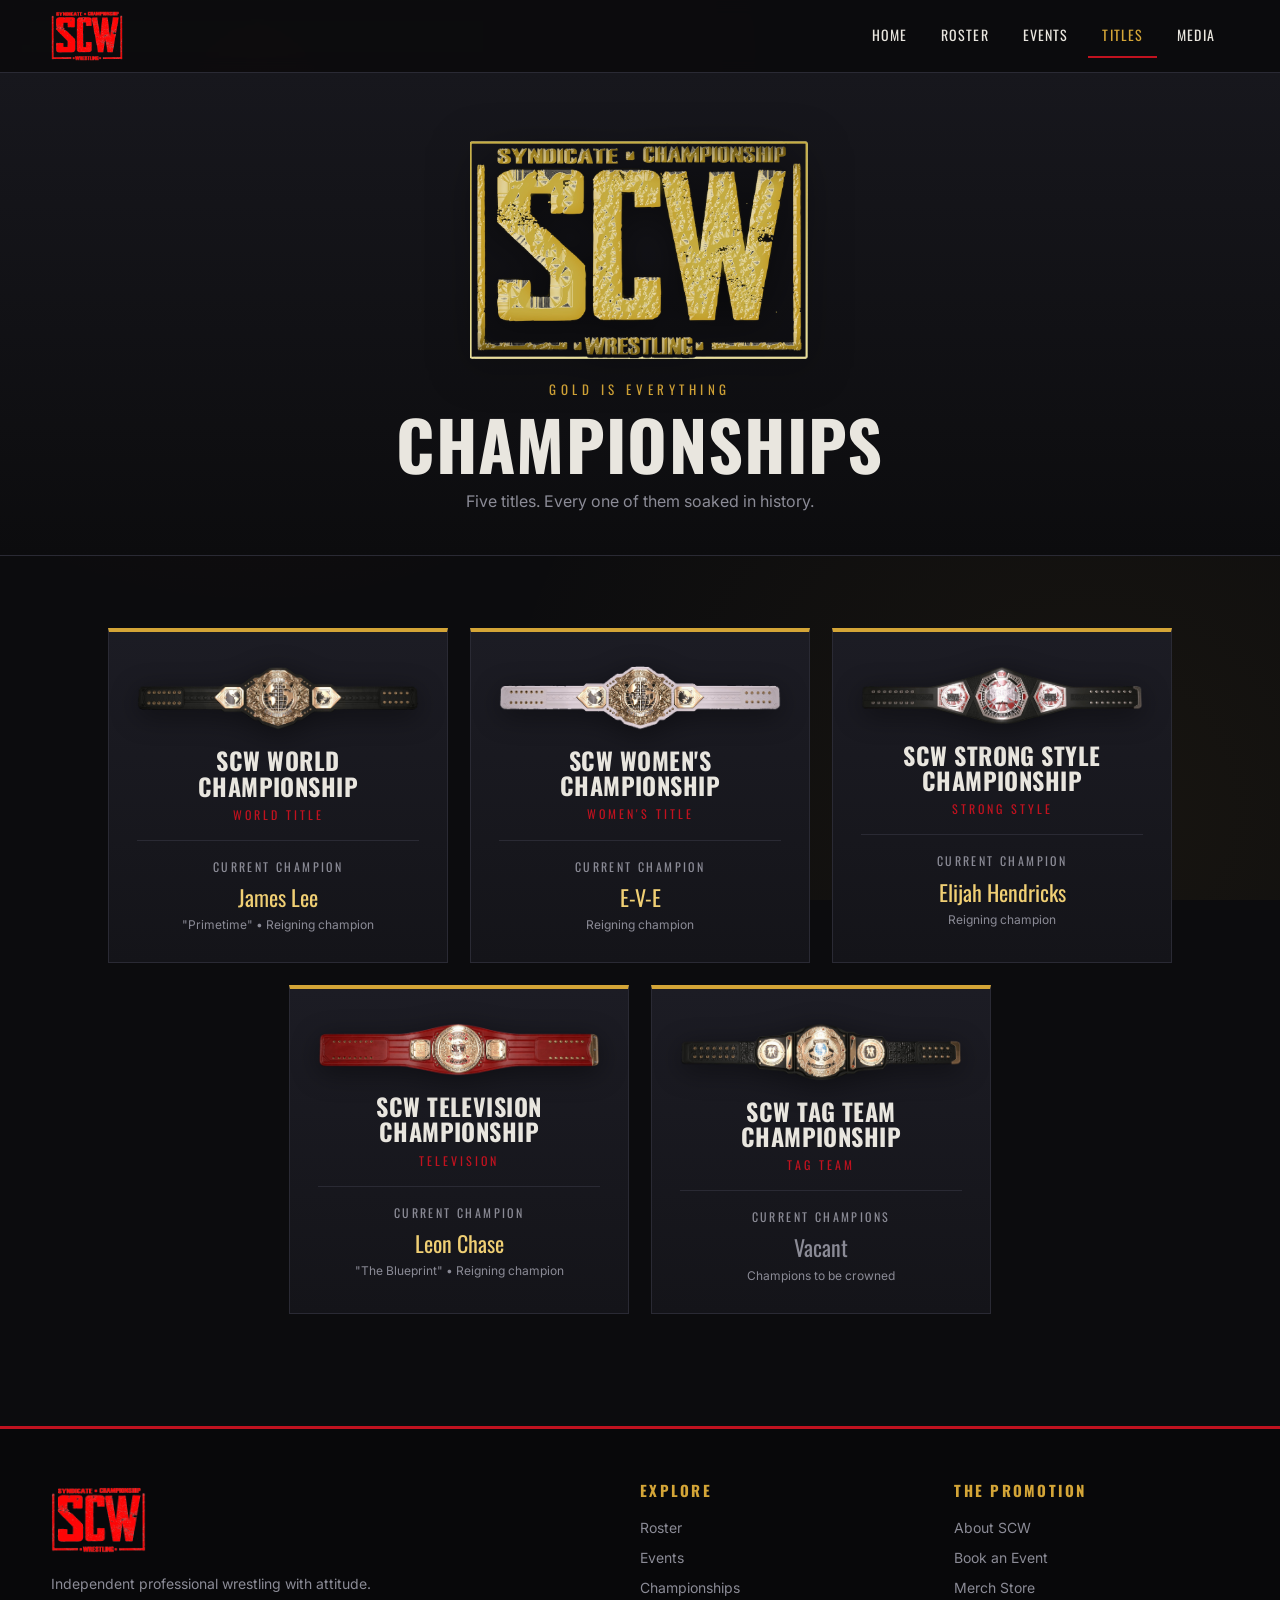
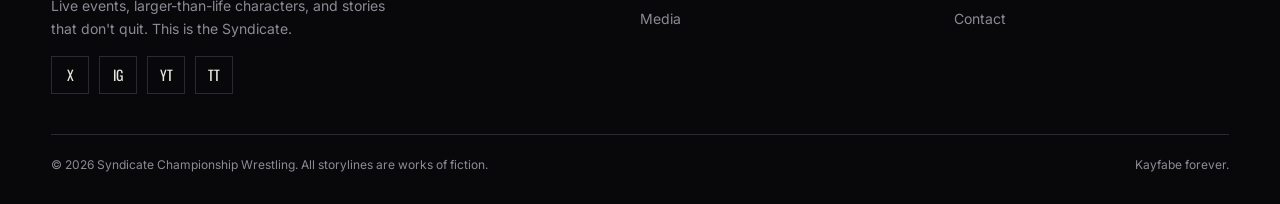
==== championships.html @ b6c759f7 "Initial commit: SCW static site Co-Authored-By: Claude Opus 4.8 <noreply@anthropic.com>" ====
<!DOCTYPE html>
<html lang="en">
<head>
  <meta charset="UTF-8" />
  <meta name="viewport" content="width=device-width, initial-scale=1.0" />
  <title>Championships — Syndicate Championship Wrestling</title>
  <meta name="description" content="SCW championship titles and their current holders." />
  <link rel="preconnect" href="https://fonts.googleapis.com" />
  <link rel="preconnect" href="https://fonts.gstatic.com" crossorigin />
  <link href="https://fonts.googleapis.com/css2?family=Oswald:wght@400;500;600;700&family=Inter:wght@400;500;600&display=swap" rel="stylesheet" />
  <link rel="icon" type="image/png" href="media/images/scw-logo.png" />
  <link rel="stylesheet" href="css/styles.css?v=7" />
</head>
<body>

  <header class="topbar">
    <div class="wrap nav">
      <a class="brand" href="index.html">
        <img class="logo" src="media/images/scw-logo.png" alt="Syndicate Championship Wrestling" />
      </a>
      <button class="nav-toggle" aria-label="Menu">&#9776;</button>
      <nav class="nav-links">
        <a href="index.html">Home</a>
        <a href="roster.html">Roster</a>
        <a href="events.html">Events</a>
        <a href="championships.html">Titles</a>
        <a href="news.html">News</a>
        <a href="media.html">Media</a>
      </nav>
    </div>
  </header>

  <section class="page-banner">
    <div class="wrap">
      <img src="media/images/scw-gold.png" alt="SCW" style="width:min(340px,68vw);margin:0 auto 16px;display:block;filter:drop-shadow(0 8px 20px rgba(0,0,0,0.55));" />
      <div class="eyebrow">GOLD IS EVERYTHING</div>
      <h1>Championships</h1>
      <p>Five titles. Every one of them soaked in history.</p>
    </div>
  </section>

  <section class="section">
    <div class="wrap">
      <div class="belt-grid">

        <article class="belt reveal">
          <img class="belt-img" src="media/titles/world.png?v=2" alt="SCW World Championship belt" />
          <h3>SCW World Championship</h3>
          <div class="division">WORLD TITLE</div>
          <div class="holder">
            <div class="lbl">CURRENT CHAMPION</div>
            <div class="who">James Lee</div>
            <div class="since">"Primetime" &bull; Reigning champion</div>
          </div>
        </article>

        <article class="belt reveal">
          <img class="belt-img" src="media/titles/womens.png?v=2" alt="SCW Women's Championship belt" />
          <h3>SCW Women's Championship</h3>
          <div class="division">WOMEN'S TITLE</div>
          <div class="holder">
            <div class="lbl">CURRENT CHAMPION</div>
            <div class="who">E-V-E</div>
            <div class="since">Reigning champion</div>
          </div>
        </article>

        <article class="belt reveal">
          <img class="belt-img" src="media/titles/strong-style.png?v=2" alt="SCW Strong Style Championship belt" />
          <h3>SCW Strong Style Championship</h3>
          <div class="division">STRONG STYLE</div>
          <div class="holder">
            <div class="lbl">CURRENT CHAMPION</div>
            <div class="who">Elijah Hendricks</div>
            <div class="since">Reigning champion</div>
          </div>
        </article>

        <article class="belt reveal">
          <img class="belt-img" src="media/titles/television.png?v=2" alt="SCW Television Championship belt" />
          <h3>SCW Television Championship</h3>
          <div class="division">TELEVISION</div>
          <div class="holder">
            <div class="lbl">CURRENT CHAMPION</div>
            <div class="who">Leon Chase</div>
            <div class="since">"The Blueprint" &bull; Reigning champion</div>
          </div>
        </article>

        <article class="belt reveal">
          <img class="belt-img" src="media/titles/tag-team.png?v=2" alt="SCW Tag Team Championship belt" />
          <h3>SCW Tag Team Championship</h3>
          <div class="division">TAG TEAM</div>
          <div class="holder">
            <div class="lbl">CURRENT CHAMPIONS</div>
            <div class="who" style="color:var(--smoke);">Vacant</div>
            <div class="since">Champions to be crowned</div>
          </div>
        </article>

      </div>
    </div>
  </section>

  <footer class="footer">
    <div class="wrap">
      <div class="cols">
        <div class="about">
          <a class="brand" href="index.html">
            <img class="logo" src="media/images/scw-logo.png" alt="Syndicate Championship Wrestling" />
          </a>
          <p style="margin-top:16px;">Independent professional wrestling with attitude. Live events, larger-than-life characters, and stories that don't quit. This is the Syndicate.</p>
          <div class="social">
            <a href="#" aria-label="X">X</a>
            <a href="#" aria-label="Instagram">IG</a>
            <a href="#" aria-label="YouTube">YT</a>
            <a href="#" aria-label="TikTok">TT</a>
          </div>
        </div>
        <div>
          <h4>EXPLORE</h4>
          <a href="roster.html">Roster</a>
          <a href="events.html">Events</a>
          <a href="championships.html">Championships</a>
          <a href="news.html">News</a>
          <a href="media.html">Media</a>
        </div>
        <div>
          <h4>THE PROMOTION</h4>
          <a href="#">About SCW</a>
          <a href="#">Book an Event</a>
          <a href="#">Merch Store</a>
          <a href="#">Contact</a>
        </div>
      </div>
      <div class="legal">
        <span>&copy; <span data-year>2026</span> Syndicate Championship Wrestling. All storylines are works of fiction.</span>
        <span>Kayfabe forever.</span>
      </div>
    </div>
  </footer>

  <script src="js/main.js"></script>
</body>
</html>
---- css/styles.css ----
/* ============================================================
   Syndicate Championship Wrestling (SCW)
   Global stylesheet — old-school grit meets modern polish
   ============================================================ */

:root {
  --black:      #0c0c0e;
  --panel:      #141419;
  --panel-2:    #1c1c24;
  --border:     #2a2a34;
  --smoke:      #8b8b96;
  --bone:       #e9e6df;
  --white:      #ffffff;
  --blood:      #c1121f;
  --blood-dk:   #8f0d17;
  --gold:       #d4a537;
  --gold-lt:    #f0cf74;
  --font-head:  'Oswald', 'Arial Narrow', sans-serif;
  --font-body:  'Inter', 'Segoe UI', system-ui, sans-serif;
  --shadow:     0 12px 40px rgba(0,0,0,0.55);
}

* { box-sizing: border-box; margin: 0; padding: 0; }

html { scroll-behavior: smooth; }

body {
  background: var(--black);
  color: var(--bone);
  font-family: var(--font-body);
  line-height: 1.6;
  overflow-x: hidden;
  /* subtle grit texture */
  background-image:
    radial-gradient(circle at 20% 10%, rgba(193,18,31,0.08), transparent 40%),
    radial-gradient(circle at 85% 90%, rgba(212,165,55,0.06), transparent 45%);
  background-attachment: fixed;
}

h1, h2, h3, h4, .head {
  font-family: var(--font-head);
  text-transform: uppercase;
  letter-spacing: 0.02em;
  line-height: 1.05;
  font-weight: 700;
}

a { color: inherit; text-decoration: none; }
img { max-width: 100%; display: block; }

.wrap { width: min(1180px, 92vw); margin-inline: auto; }

.accent { color: var(--blood); }
.gold   { color: var(--gold); }

/* ---------- Top bar / nav ---------- */
.topbar {
  position: sticky; top: 0; z-index: 50;
  background: rgba(12,12,14,0.92);
  backdrop-filter: blur(8px);
  border-bottom: 1px solid var(--border);
}
.nav {
  display: flex; align-items: center; justify-content: space-between;
  height: 72px;
}
.brand {
  display: flex; align-items: center; gap: 12px;
  font-family: var(--font-head); font-weight: 700;
}
.brand .mark {
  width: 42px; height: 42px; display: grid; place-items: center;
  background: var(--blood); color: var(--white);
  font-size: 20px; font-weight: 700;
  clip-path: polygon(0 0, 100% 0, 85% 100%, 0% 100%);
  border-right: 3px solid var(--gold);
}
.brand .name { font-size: 22px; letter-spacing: 0.06em; }
.brand .name small { display: block; font-size: 10px; color: var(--smoke); letter-spacing: 0.35em; }
.brand .logo { height: 50px; width: auto; display: block; }
.footer .brand .logo { height: 66px; }
.hero-logo {
  width: min(540px, 84vw); margin: 0 auto 24px; display: block;
  filter: drop-shadow(0 8px 22px rgba(0,0,0,0.55));
}

.nav-links { display: flex; gap: 6px; align-items: center; }
.nav-links a {
  font-family: var(--font-head); text-transform: uppercase;
  font-size: 14px; letter-spacing: 0.08em;
  padding: 10px 14px; color: var(--bone);
  border-bottom: 2px solid transparent;
  transition: color .15s, border-color .15s;
}
.nav-links a:hover { color: var(--white); }
.nav-links a.active { color: var(--gold); border-bottom-color: var(--blood); }

.nav-toggle {
  display: none; background: none; border: 1px solid var(--border);
  color: var(--bone); width: 44px; height: 40px; border-radius: 6px;
  font-size: 20px; cursor: pointer;
}

/* ---------- Buttons ---------- */
.btn {
  display: inline-block; font-family: var(--font-head);
  text-transform: uppercase; letter-spacing: 0.08em; font-weight: 600;
  padding: 13px 26px; border: 2px solid var(--blood);
  background: var(--blood); color: var(--white);
  cursor: pointer; transition: transform .12s, background .15s, box-shadow .15s;
  clip-path: polygon(6px 0, 100% 0, calc(100% - 6px) 100%, 0 100%);
}
.btn:hover { background: var(--blood-dk); transform: translateY(-2px); box-shadow: var(--shadow); }
.btn.ghost { background: transparent; color: var(--bone); border-color: var(--border); }
.btn.ghost:hover { border-color: var(--gold); color: var(--gold); }
.btn.gold { background: var(--gold); border-color: var(--gold); color: #241a02; }
.btn.gold:hover { background: var(--gold-lt); }

/* ---------- Hero ---------- */
.hero {
  position: relative; padding: 110px 0 90px;
  text-align: center;
  background:
    linear-gradient(180deg, rgba(12,12,14,0.35), rgba(12,12,14,0.95)),
    repeating-linear-gradient(45deg, #17171d 0 2px, #121218 2px 40px);
  border-bottom: 1px solid var(--border);
}
.hero .kicker {
  font-family: var(--font-head); letter-spacing: 0.4em;
  color: var(--gold); font-size: 13px; margin-bottom: 16px;
}
.hero h1 {
  font-size: clamp(44px, 9vw, 104px);
  text-shadow: 0 4px 0 rgba(0,0,0,0.4);
}
.hero h1 .split { color: var(--blood); }
.hero p.lead {
  max-width: 640px; margin: 20px auto 34px;
  color: var(--smoke); font-size: 18px;
}
.hero-cta { display: flex; gap: 14px; justify-content: center; flex-wrap: wrap; }

/* ---------- Section headers ---------- */
.section { padding: 72px 0; }
.section-head { margin-bottom: 38px; }
.section-head .eyebrow {
  font-family: var(--font-head); color: var(--blood);
  letter-spacing: 0.3em; font-size: 13px;
}
.section-head h2 { font-size: clamp(30px, 5vw, 48px); margin-top: 6px; }
.section-head .line { width: 70px; height: 4px; background: var(--gold); margin-top: 14px; }

/* ---------- Ticker ---------- */
.ticker {
  background: var(--blood); color: var(--white);
  overflow: hidden; white-space: nowrap; border-bottom: 3px solid var(--gold);
}
.ticker .track {
  display: inline-block; padding: 10px 0;
  font-family: var(--font-head); letter-spacing: 0.1em; font-size: 14px;
  animation: scroll 28s linear infinite;
}
.ticker .track span { margin: 0 28px; }
.ticker .track span::before { content: "◆ "; color: var(--gold-lt); }
@keyframes scroll { from { transform: translateX(0); } to { transform: translateX(-50%); } }

/* ---------- Cards grid ---------- */
.grid { display: grid; gap: 22px; }
.grid.cols-3 { grid-template-columns: repeat(3, 1fr); }
.grid.cols-4 { grid-template-columns: repeat(4, 1fr); }
.grid.cols-2 { grid-template-columns: repeat(2, 1fr); }

.card {
  background: var(--panel); border: 1px solid var(--border);
  overflow: hidden; position: relative;
  transition: transform .15s, border-color .15s;
}
.card:hover { transform: translateY(-4px); border-color: var(--blood); }

/* Wrestler card */
.fighter .photo {
  aspect-ratio: 3/4; position: relative; overflow: hidden;
  background: linear-gradient(160deg, var(--panel-2), #0a0a0d);
  display: grid; place-items: center;
}
.fighter .photo .silhouette {
  font-family: var(--font-head); font-size: 90px; color: rgba(255,255,255,0.05);
  letter-spacing: -4px;
}
.fighter .photo img { width: 100%; height: 100%; object-fit: cover; object-position: center top; }
.fighter .status {
  position: absolute; top: 12px; left: 0; z-index: 2;
  background: var(--gold); color: #241a02;
  font-family: var(--font-head); font-size: 11px; letter-spacing: 0.15em;
  padding: 4px 12px; text-transform: uppercase;
}
.fighter .status.champ { background: var(--gold); }
.fighter .status.heel  { background: var(--blood); color: #fff; }
.fighter .status.face  { background: #2f6fed; color: #fff; }
.fighter .info { padding: 16px 18px 20px; }
.fighter .info h3 { font-size: 22px; }
.fighter .info .nick { color: var(--gold); font-size: 13px; font-family: var(--font-head); letter-spacing: 0.1em; }
.fighter .photo .photo-belt {
  position: absolute; left: 50%; bottom: 12px; transform: translateX(-50%);
  width: 90%; height: auto; z-index: 3;
  filter: drop-shadow(0 5px 12px rgba(0,0,0,0.75));
}
.fighter .meta { display: flex; gap: 16px; margin-top: 12px; font-size: 12px; color: var(--smoke); }
.fighter .meta b { color: var(--bone); display: block; font-size: 14px; font-family: var(--font-head); }

/* ---------- Flip cards (roster) ---------- */
.fighter.flip {
  background: transparent; border: 0; overflow: visible;
  perspective: 1200px; cursor: pointer;
}
.fighter.flip:hover { transform: none; }               /* let the flip read cleanly */
.fighter.flip:focus-visible { outline: 2px solid var(--gold); outline-offset: 3px; }
.fighter.flip .flip-inner {
  display: grid;                                        /* stack both faces in one cell */
  transition: transform .6s cubic-bezier(.2,.7,.2,1);
  transform-style: preserve-3d;
}
.fighter.flip .flip-front,
.fighter.flip .flip-back {
  grid-area: 1 / 1;
  -webkit-backface-visibility: hidden; backface-visibility: hidden;
  background: var(--panel); border: 1px solid var(--border);
  overflow: hidden;
}
.fighter.flip .flip-back {
  transform: rotateY(180deg);
  display: flex; flex-direction: column; justify-content: center;
  padding: 22px 20px; text-align: left;
}
@media (hover: hover) {
  .fighter.flip:hover .flip-inner { transform: rotateY(180deg); }
}
.fighter.flip.flipped .flip-inner { transform: rotateY(180deg); }

.fighter .flip-back .nick { color: var(--gold); font-size: 13px; font-family: var(--font-head); letter-spacing: 0.1em; }
.fighter .flip-back h3 { font-size: 24px; margin: 2px 0 12px; }
.fighter .flip-back .bio { color: var(--smoke); font-size: 13.5px; line-height: 1.55; margin: 0 0 14px; }
.fighter .flip-back .divider { height: 1px; background: var(--border); margin: 0 0 12px; }
.fighter .flip-back .stat-line { color: var(--bone); font-family: var(--font-head); letter-spacing: .04em; font-size: 15px; margin-bottom: 12px; }
.fighter .flip-back .finisher { font-size: 12px; color: var(--smoke); text-transform: uppercase; letter-spacing: .12em; line-height: 1.8; }
.fighter .flip-back .finisher b { display: block; color: var(--gold); font-size: 11px; margin-bottom: 3px; }

/* ---------- Event list ---------- */
.event {
  display: grid; grid-template-columns: 96px 1fr auto; gap: 22px; align-items: center;
  background: var(--panel); border: 1px solid var(--border);
  padding: 20px 24px; transition: border-color .15s, transform .15s;
}
.event:hover { border-color: var(--gold); transform: translateX(4px); }
.event .date {
  text-align: center; border-right: 2px solid var(--blood); padding-right: 18px;
}
.event .date .mon { font-family: var(--font-head); color: var(--blood); font-size: 15px; letter-spacing: 0.2em; }
.event .date .day { font-family: var(--font-head); font-size: 38px; line-height: 1; }
.event .date .yr  { color: var(--smoke); font-size: 12px; }
.event .body h3 { font-size: 24px; }
.event .body .venue { color: var(--smoke); font-size: 14px; margin-top: 4px; }
.event .body .tag {
  display: inline-block; margin-top: 8px; font-family: var(--font-head);
  font-size: 11px; letter-spacing: 0.15em; padding: 3px 10px;
  border: 1px solid var(--border); color: var(--gold);
}
.event .tickets { text-align: right; }
.event .tickets .result { font-family: var(--font-head); color: var(--smoke); font-size: 13px; }

/* ---------- Championship belt cards ---------- */
.belt {
  background:
    linear-gradient(180deg, var(--panel-2), var(--panel));
  border: 1px solid var(--border); border-top: 4px solid var(--gold);
  padding: 28px; text-align: center;
}
.belt .plate {
  width: 120px; height: 120px; margin: 0 auto 20px;
  border-radius: 50%;
  background: radial-gradient(circle at 35% 30%, var(--gold-lt), var(--gold) 55%, #7a5c12 100%);
  display: grid; place-items: center;
  box-shadow: 0 0 0 6px #241a02, 0 0 0 9px var(--gold), var(--shadow);
  font-family: var(--font-head); font-size: 40px; color: #241a02;
}
.belt-img {
  display: block; width: 100%; height: auto; margin: 6px auto 18px;
  filter: drop-shadow(0 6px 14px rgba(0,0,0,0.45));
}
/* centered belt layout — last row (2 cards) sits centered, not left-aligned */
.belt-grid { display: flex; flex-wrap: wrap; gap: 22px; justify-content: center; }
.belt-grid > .belt { flex: 0 1 340px; max-width: 360px; }
.belt h3 { font-size: 24px; }
.belt .division { color: var(--blood); font-family: var(--font-head); font-size: 12px; letter-spacing: 0.25em; margin: 6px 0 16px; }
.belt .holder { border-top: 1px solid var(--border); padding-top: 16px; }
.belt .holder .lbl { color: var(--smoke); font-size: 12px; letter-spacing: 0.2em; font-family: var(--font-head); }
.belt .holder .who { font-family: var(--font-head); font-size: 22px; color: var(--gold-lt); margin-top: 4px; }
.belt .holder .since { color: var(--smoke); font-size: 12px; }

/* ---------- News ---------- */
.news-grid { display: grid; grid-template-columns: 2fr 1fr; gap: 24px; }
.article {
  background: var(--panel); border: 1px solid var(--border);
  transition: border-color .15s;
}
.article:hover { border-color: var(--blood); }
.article .thumb {
  aspect-ratio: 16/9; background: repeating-linear-gradient(45deg, #17171d 0 6px, #131319 6px 12px);
  display: grid; place-items: center;
  font-family: var(--font-head); color: rgba(255,255,255,0.08); font-size: 60px;
}
.article .content { padding: 20px 22px 24px; }
.article .cat { font-family: var(--font-head); color: var(--blood); font-size: 12px; letter-spacing: 0.2em; }
.article h3 { font-size: 22px; margin: 8px 0; }
.article .date { color: var(--smoke); font-size: 12px; }
.article p { color: var(--smoke); font-size: 14px; margin-top: 10px; }
.article.feature h3 { font-size: 30px; }

.side-post {
  display: flex; gap: 14px; padding: 14px 0; border-bottom: 1px solid var(--border);
}
.side-post:last-child { border-bottom: none; }
.side-post .num { font-family: var(--font-head); font-size: 28px; color: var(--blood); line-height: 1; }
.side-post h4 { font-size: 15px; }
.side-post .date { color: var(--smoke); font-size: 11px; }

/* ---------- Panels / callouts ---------- */
.panel {
  background: var(--panel); border: 1px solid var(--border); padding: 28px;
}
.stat-row { display: grid; grid-template-columns: repeat(4, 1fr); gap: 20px; text-align: center; }
.stat-row .stat .num { font-family: var(--font-head); font-size: 44px; color: var(--gold); }
.stat-row .stat .lbl { color: var(--smoke); font-size: 12px; letter-spacing: 0.15em; text-transform: uppercase; }

/* ---------- Page banner ---------- */
.page-banner {
  padding: 64px 0 40px; text-align: center;
  background: linear-gradient(180deg, #17171d, var(--black));
  border-bottom: 1px solid var(--border);
}
.page-banner .eyebrow { font-family: var(--font-head); color: var(--gold); letter-spacing: 0.35em; font-size: 13px; }
.page-banner h1 { font-size: clamp(36px, 7vw, 68px); margin-top: 8px; }
.page-banner p { color: var(--smoke); margin-top: 10px; }

/* ---------- Filter bar ---------- */
.filter-bar { display: flex; gap: 8px; flex-wrap: wrap; margin-bottom: 30px; }
.filter-bar button {
  font-family: var(--font-head); text-transform: uppercase; letter-spacing: 0.1em;
  font-size: 13px; padding: 9px 18px; background: var(--panel);
  border: 1px solid var(--border); color: var(--smoke); cursor: pointer;
  transition: all .15s;
}
.filter-bar button:hover { color: var(--bone); border-color: var(--smoke); }
.filter-bar button.active { background: var(--blood); border-color: var(--blood); color: #fff; }

/* ---------- Footer ---------- */
.footer {
  border-top: 3px solid var(--blood); background: #08080a;
  padding: 54px 0 30px; margin-top: 40px;
}
.footer .cols { display: grid; grid-template-columns: 2fr 1fr 1fr; gap: 40px; }
.footer h4 { color: var(--gold); font-size: 15px; letter-spacing: 0.15em; margin-bottom: 14px; }
.footer a { color: var(--smoke); font-size: 14px; display: block; padding: 4px 0; transition: color .15s; }
.footer a:hover { color: var(--bone); }
.footer .about p { color: var(--smoke); font-size: 14px; max-width: 340px; }
.footer .social { display: flex; gap: 10px; margin-top: 16px; }
.footer .social a {
  width: 38px; height: 38px; border: 1px solid var(--border); display: grid; place-items: center;
  color: var(--bone); font-family: var(--font-head);
}
.footer .social a:hover { border-color: var(--gold); color: var(--gold); }
.footer .legal {
  margin-top: 40px; padding-top: 20px; border-top: 1px solid var(--border);
  color: var(--smoke); font-size: 12px; display: flex; justify-content: space-between; flex-wrap: wrap; gap: 10px;
}

/* ---------- Reveal on scroll ---------- */
.reveal { opacity: 0; transform: translateY(24px); transition: opacity .6s ease, transform .6s ease; }
.reveal.in { opacity: 1; transform: none; }

/* Hide the News tab site-wide until there's content (delete this rule to bring it back) */
.nav-links a[href="news.html"],
.footer a[href="news.html"] { display: none; }

/* ============================================================
   EMBEDS — video, image galleries, PDF, audio
   ============================================================ */

/* ---- Responsive video (iframe or <video>) ---- */
.embed-video {
  position: relative; width: 100%; aspect-ratio: 16/9;
  background: #000; border: 1px solid var(--border); overflow: hidden;
}
.embed-video iframe,
.embed-video video {
  position: absolute; inset: 0; width: 100%; height: 100%; border: 0;
  object-fit: cover;
}
.embed-caption {
  font-size: 13px; color: var(--smoke); margin-top: 8px;
  font-family: var(--font-body);
}
.embed-caption b { color: var(--bone); font-family: var(--font-head); letter-spacing: .05em; }

/* A clickable video "poster" that swaps to the real embed on click
   (keeps pages fast — nothing loads until the user hits play) */
.video-lite {
  position: relative; width: 100%; aspect-ratio: 16/9; cursor: pointer;
  border: 1px solid var(--border); overflow: hidden;
  background: repeating-linear-gradient(45deg, #17171d 0 6px, #131319 6px 12px);
  display: grid; place-items: center;
}
.video-lite img { position: absolute; inset: 0; width: 100%; height: 100%; object-fit: cover; }
.video-lite .play {
  position: relative; z-index: 2; width: 74px; height: 74px; border-radius: 50%;
  background: var(--blood); display: grid; place-items: center;
  box-shadow: 0 0 0 6px rgba(193,18,31,.25), var(--shadow);
  transition: transform .15s, background .15s;
}
.video-lite:hover .play { transform: scale(1.08); background: var(--blood-dk); }
.video-lite .play::after {
  content: ""; margin-left: 5px;
  border-left: 22px solid #fff; border-top: 13px solid transparent; border-bottom: 13px solid transparent;
}
.video-lite .label {
  position: absolute; left: 0; bottom: 0; z-index: 2;
  background: linear-gradient(0deg, rgba(0,0,0,.85), transparent);
  width: 100%; padding: 30px 16px 12px; color: #fff;
  font-family: var(--font-head); letter-spacing: .05em; text-align: left;
}

/* ---- Image gallery ---- */
.gallery { display: grid; grid-template-columns: repeat(3, 1fr); gap: 12px; }
.gallery.cols-4 { grid-template-columns: repeat(4, 1fr); }
.gallery figure {
  position: relative; margin: 0; aspect-ratio: 1/1; overflow: hidden;
  border: 1px solid var(--border); cursor: pointer; background: var(--panel-2);
}
.gallery img { width: 100%; height: 100%; object-fit: cover; transition: transform .3s; }
.gallery figure:hover img { transform: scale(1.06); }
.gallery figure::after {
  content: "\2922"; position: absolute; top: 8px; right: 10px;
  color: #fff; font-size: 18px; opacity: 0; transition: opacity .15s;
  text-shadow: 0 1px 4px #000;
}
.gallery figure:hover::after { opacity: 1; }

/* ---- PDF / document embed ---- */
.embed-pdf {
  width: 100%; height: 620px; border: 1px solid var(--border); background: var(--panel-2);
}
.doc-card {
  display: flex; align-items: center; gap: 16px;
  background: var(--panel); border: 1px solid var(--border); padding: 18px 20px;
  transition: border-color .15s;
}
.doc-card:hover { border-color: var(--gold); }
.doc-card .icon {
  width: 46px; height: 56px; flex: none; position: relative;
  background: var(--blood); clip-path: polygon(0 0, 78% 0, 100% 22%, 100% 100%, 0 100%);
  display: grid; place-items: end center; padding-bottom: 6px;
  font-family: var(--font-head); font-size: 11px; color: #fff; letter-spacing: .05em;
}
.doc-card .icon::after { content: "PDF"; }
.doc-card .d-body h4 { font-size: 17px; }
.doc-card .d-body p { color: var(--smoke); font-size: 13px; margin-top: 2px; }
.doc-card .btn { margin-left: auto; }

/* ---- Audio player ---- */
.embed-audio {
  display: flex; align-items: center; gap: 14px;
  background: var(--panel); border: 1px solid var(--border);
  border-left: 4px solid var(--gold); padding: 14px 18px;
}
.embed-audio .track-info { flex: none; min-width: 150px; }
.embed-audio .track-info .t { font-family: var(--font-head); letter-spacing: .05em; }
.embed-audio .track-info .s { color: var(--smoke); font-size: 12px; }
.embed-audio audio { width: 100%; height: 40px; filter: invert(1) hue-rotate(180deg); }

/* ---- Media label / section divider ---- */
.media-strip { display: grid; gap: 12px; }

/* ---- Lightbox overlay ---- */
.lightbox {
  position: fixed; inset: 0; z-index: 200; display: none;
  background: rgba(6,6,8,.94); place-items: center; padding: 4vh 4vw;
}
.lightbox.open { display: grid; }
.lightbox img, .lightbox .lb-frame {
  max-width: 100%; max-height: 88vh; border: 1px solid var(--border);
  box-shadow: var(--shadow);
}
.lightbox .lb-frame {
  width: min(960px, 92vw); aspect-ratio: 16/9; background: #000;
}
.lightbox .lb-frame iframe, .lightbox .lb-frame video { width: 100%; height: 100%; border: 0; }
.lightbox .lb-close {
  position: absolute; top: 18px; right: 24px; z-index: 2;
  background: none; border: none; color: #fff; font-size: 40px; cursor: pointer;
  font-family: var(--font-head); line-height: 1;
}
.lightbox .lb-cap {
  position: absolute; bottom: 20px; left: 0; right: 0; text-align: center;
  color: var(--bone); font-size: 14px;
}
.lightbox .lb-nav {
  position: absolute; top: 50%; transform: translateY(-50%);
  background: rgba(0,0,0,.5); border: 1px solid var(--border); color: #fff;
  width: 52px; height: 52px; font-size: 26px; cursor: pointer;
}
.lightbox .lb-prev { left: 16px; } .lightbox .lb-next { right: 16px; }

@media (max-width: 640px) {
  .gallery, .gallery.cols-4 { grid-template-columns: repeat(2, 1fr); }
  .embed-audio { flex-direction: column; align-items: stretch; }
  .embed-pdf { height: 460px; }
}

/* ---------- Responsive ---------- */
@media (max-width: 900px) {
  .grid.cols-4 { grid-template-columns: repeat(2, 1fr); }
  .grid.cols-3 { grid-template-columns: repeat(2, 1fr); }
  .news-grid { grid-template-columns: 1fr; }
  .footer .cols { grid-template-columns: 1fr; gap: 26px; }
  .stat-row { grid-template-columns: repeat(2, 1fr); }
}
@media (max-width: 640px) {
  .nav-links {
    display: none; position: absolute; top: 72px; left: 0; right: 0;
    flex-direction: column; background: var(--black); border-bottom: 1px solid var(--border);
    padding: 10px 0;
  }
  .nav-links.open { display: flex; }
  .nav-links a { padding: 14px 22px; width: 100%; }
  .nav-toggle { display: block; }
  .grid.cols-4, .grid.cols-3, .grid.cols-2 { grid-template-columns: 1fr; }
  .event { grid-template-columns: 72px 1fr; }
  .event .tickets { grid-column: 1 / -1; text-align: left; }
}
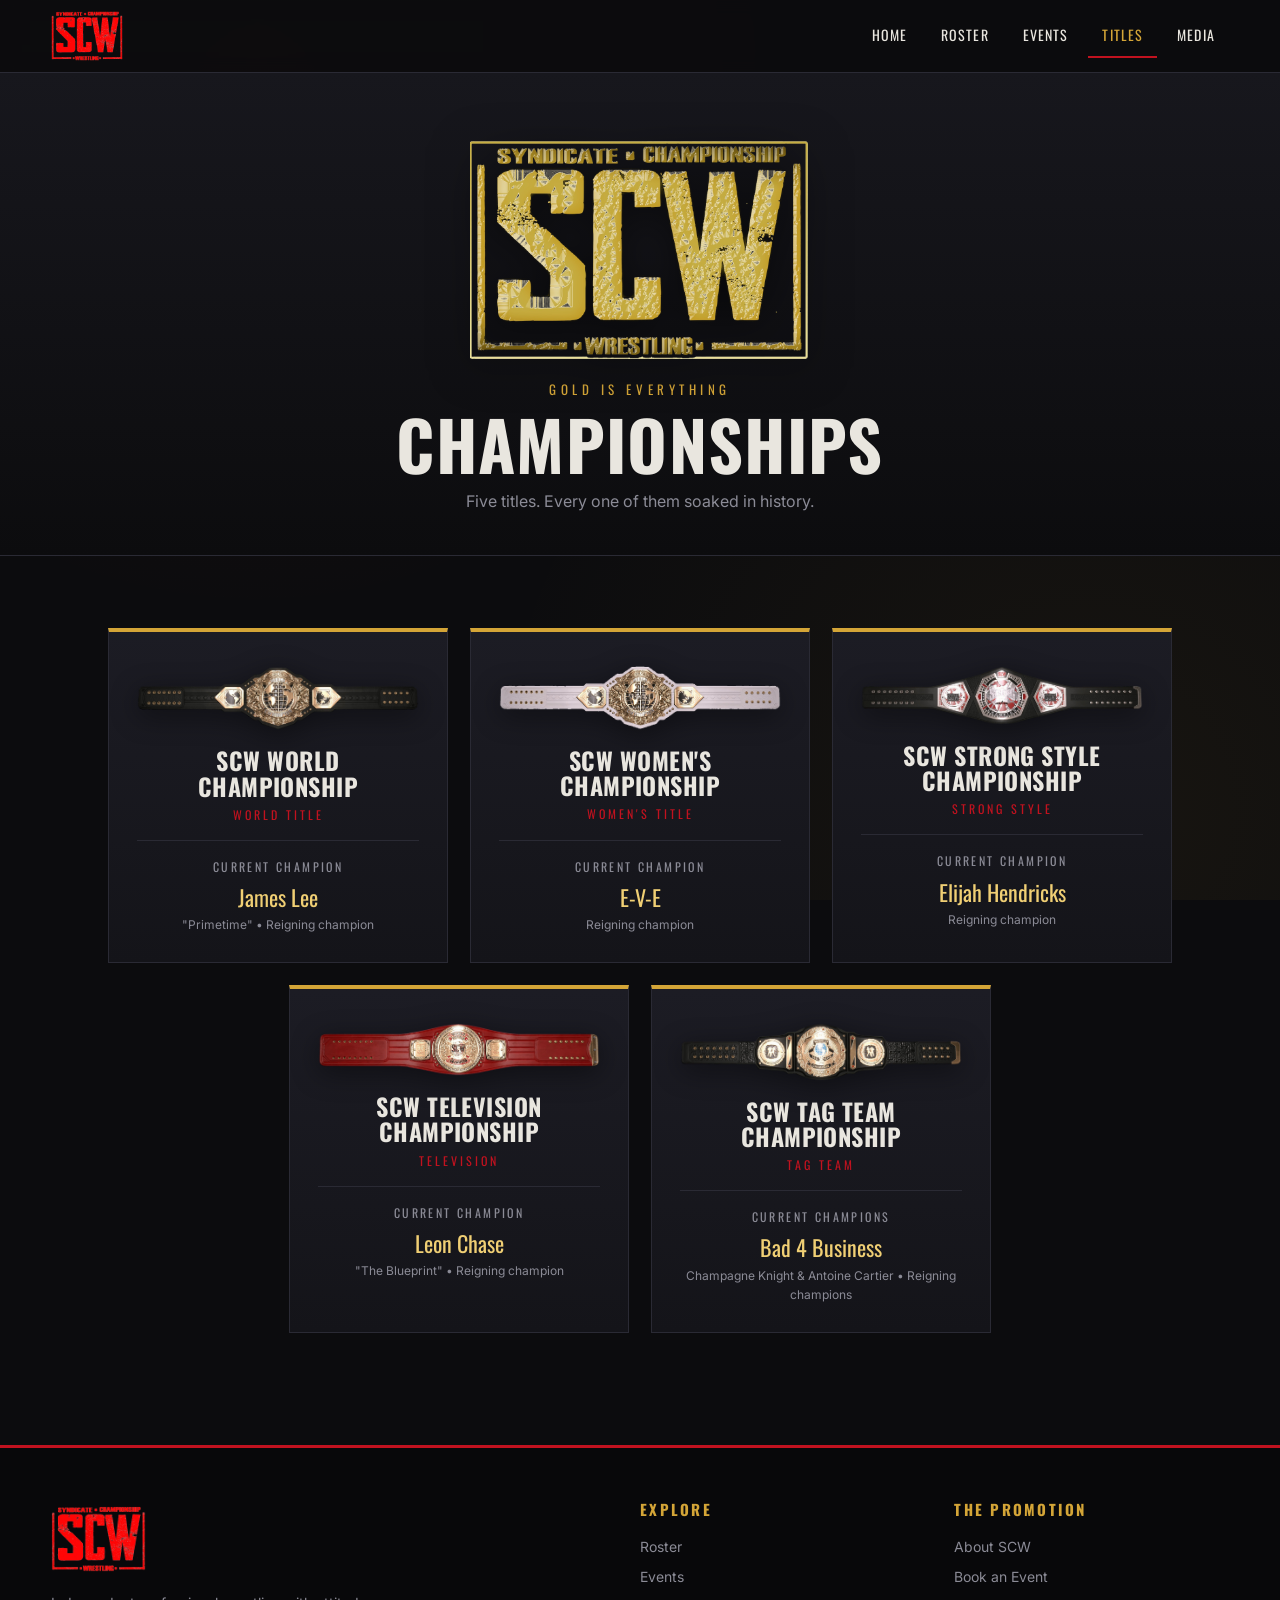
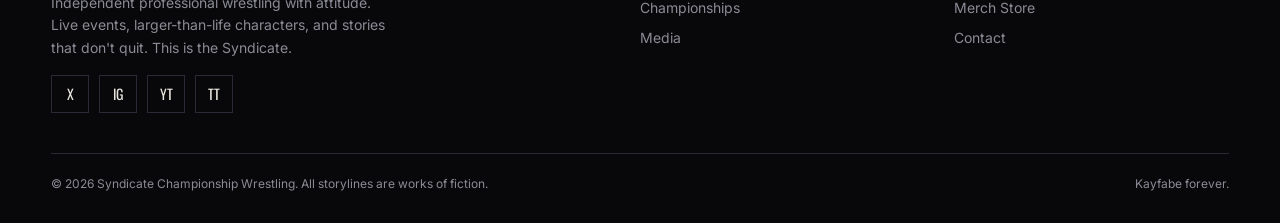
==== commit 373e4a69: "Crown Bad 4 Business (Champagne Knight and Antoine Cartier) as Tag Team Champions Co-Authored-By: Cl" ====
--- a/championships.html
+++ b/championships.html
@@ -93,8 +93,8 @@
           <div class="division">TAG TEAM</div>
           <div class="holder">
             <div class="lbl">CURRENT CHAMPIONS</div>
-            <div class="who" style="color:var(--smoke);">Vacant</div>
-            <div class="since">Champions to be crowned</div>
+            <div class="who">Bad 4 Business</div>
+            <div class="since">Champagne Knight &amp; Antoine Cartier &bull; Reigning champions</div>
           </div>
         </article>
 
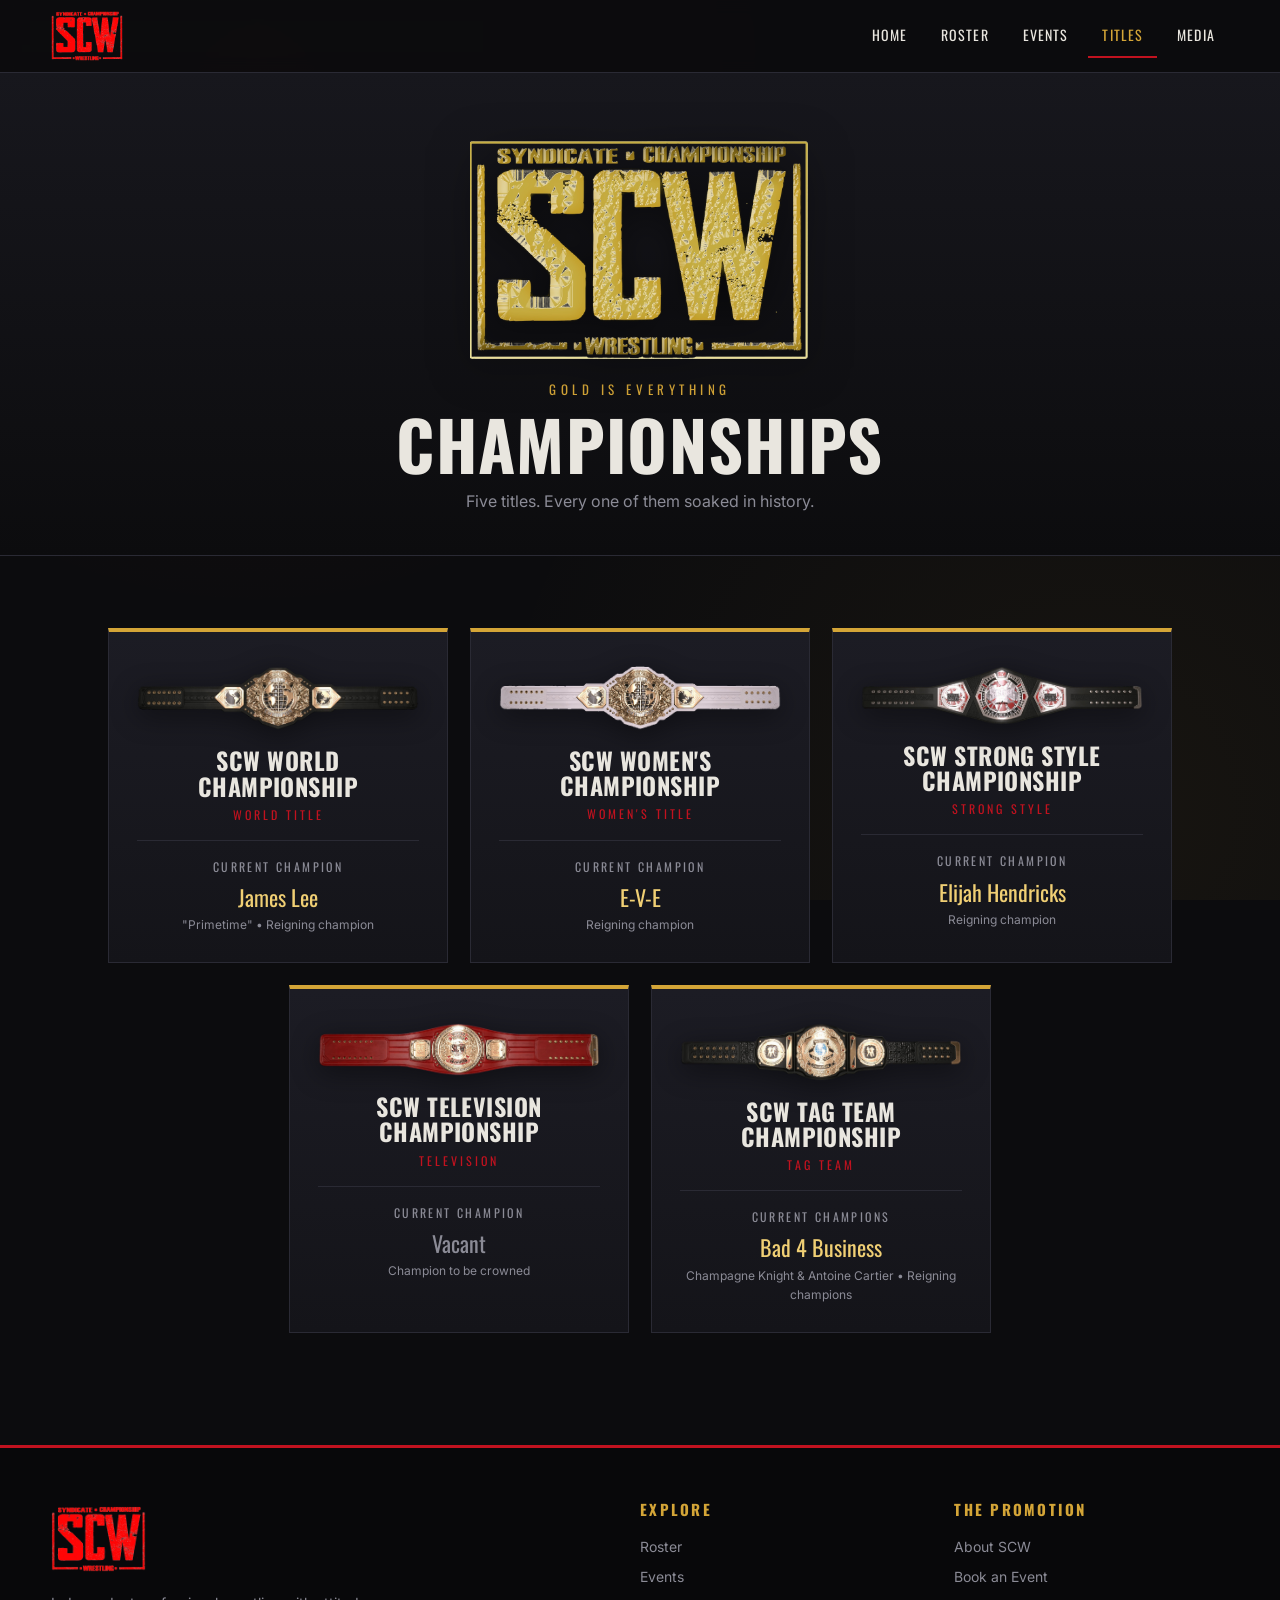
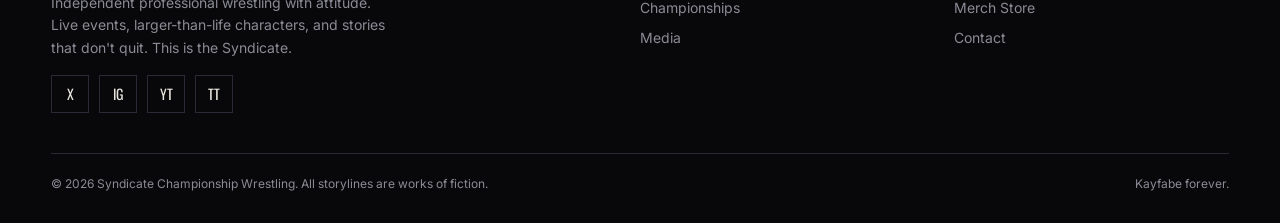
==== commit 2bb14440: "Vacate the TV Championship Co-Authored-By: Claude Opus 4.8 <noreply@anthropic.com>" ====
--- a/championships.html
+++ b/championships.html
@@ -82,8 +82,8 @@
           <div class="division">TELEVISION</div>
           <div class="holder">
             <div class="lbl">CURRENT CHAMPION</div>
-            <div class="who">Leon Chase</div>
-            <div class="since">"The Blueprint" &bull; Reigning champion</div>
+            <div class="who" style="color:var(--smoke);">Vacant</div>
+            <div class="since">Champion to be crowned</div>
           </div>
         </article>
 
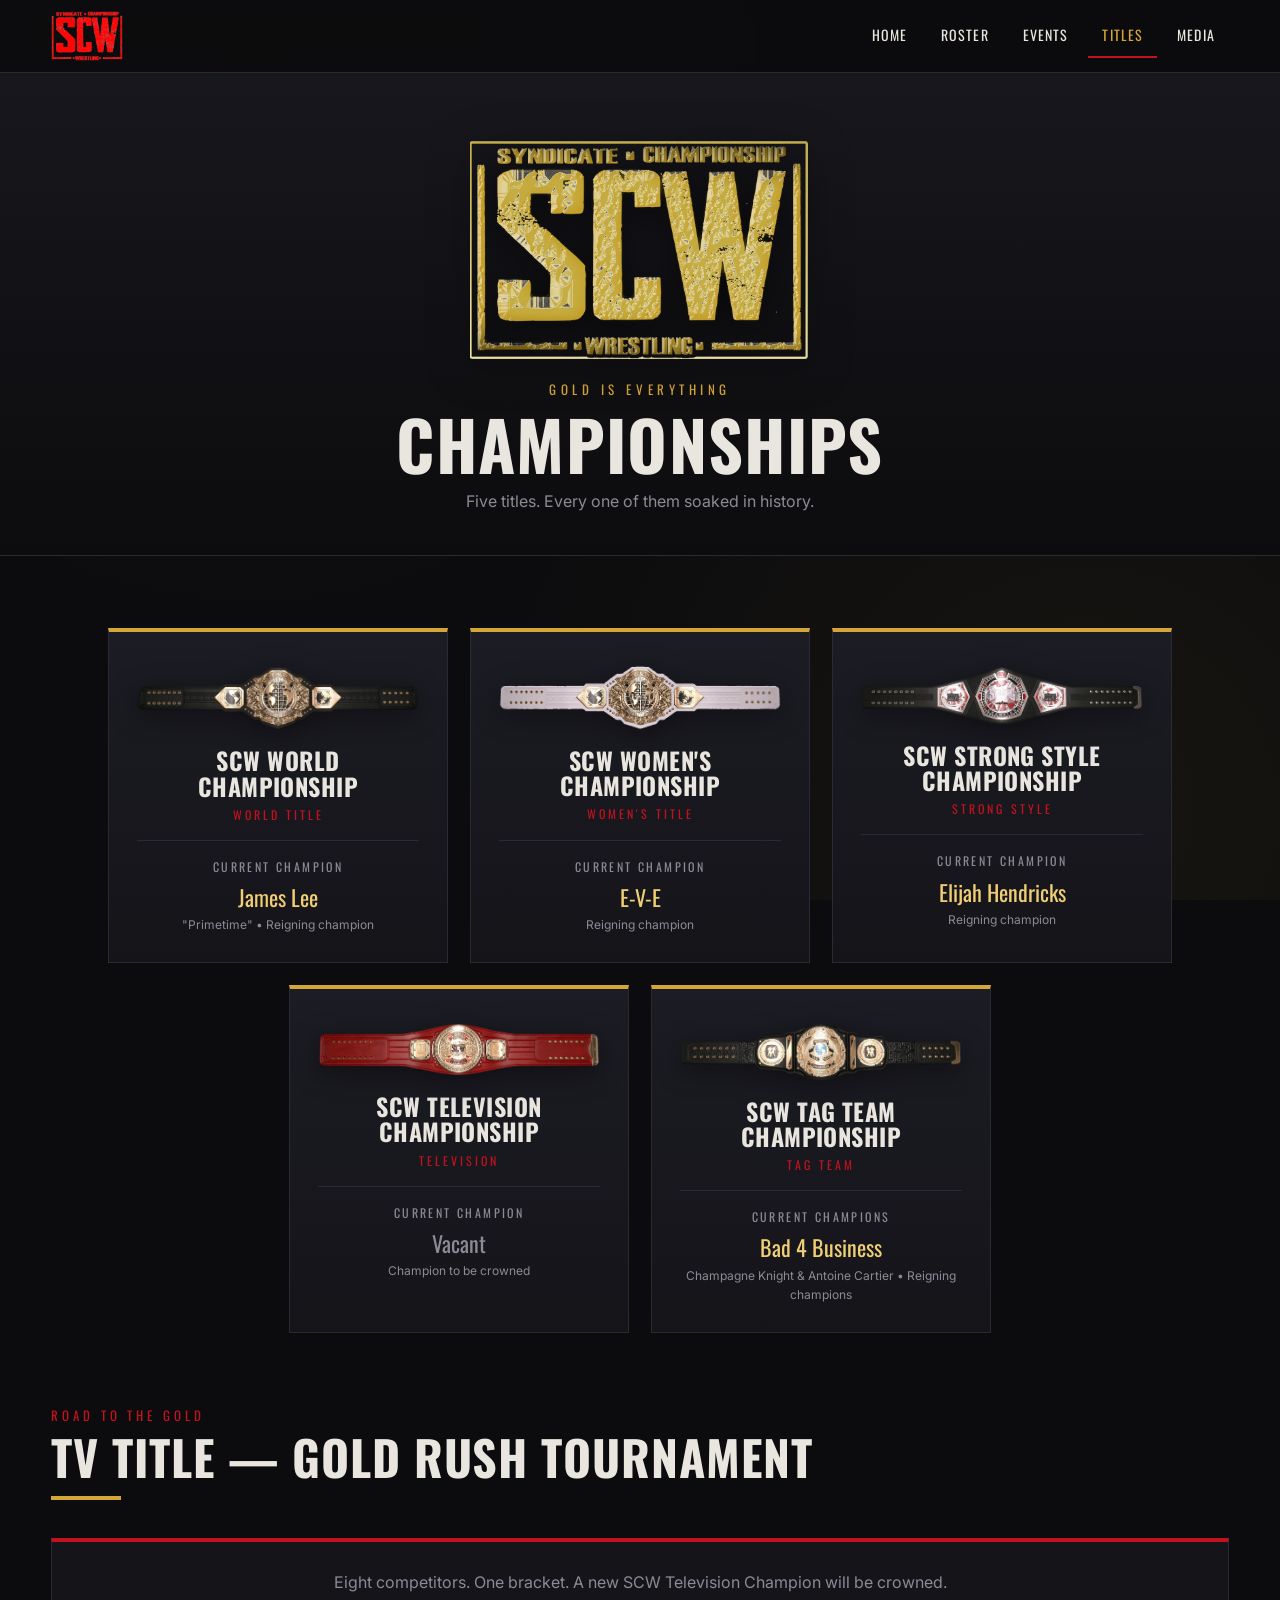
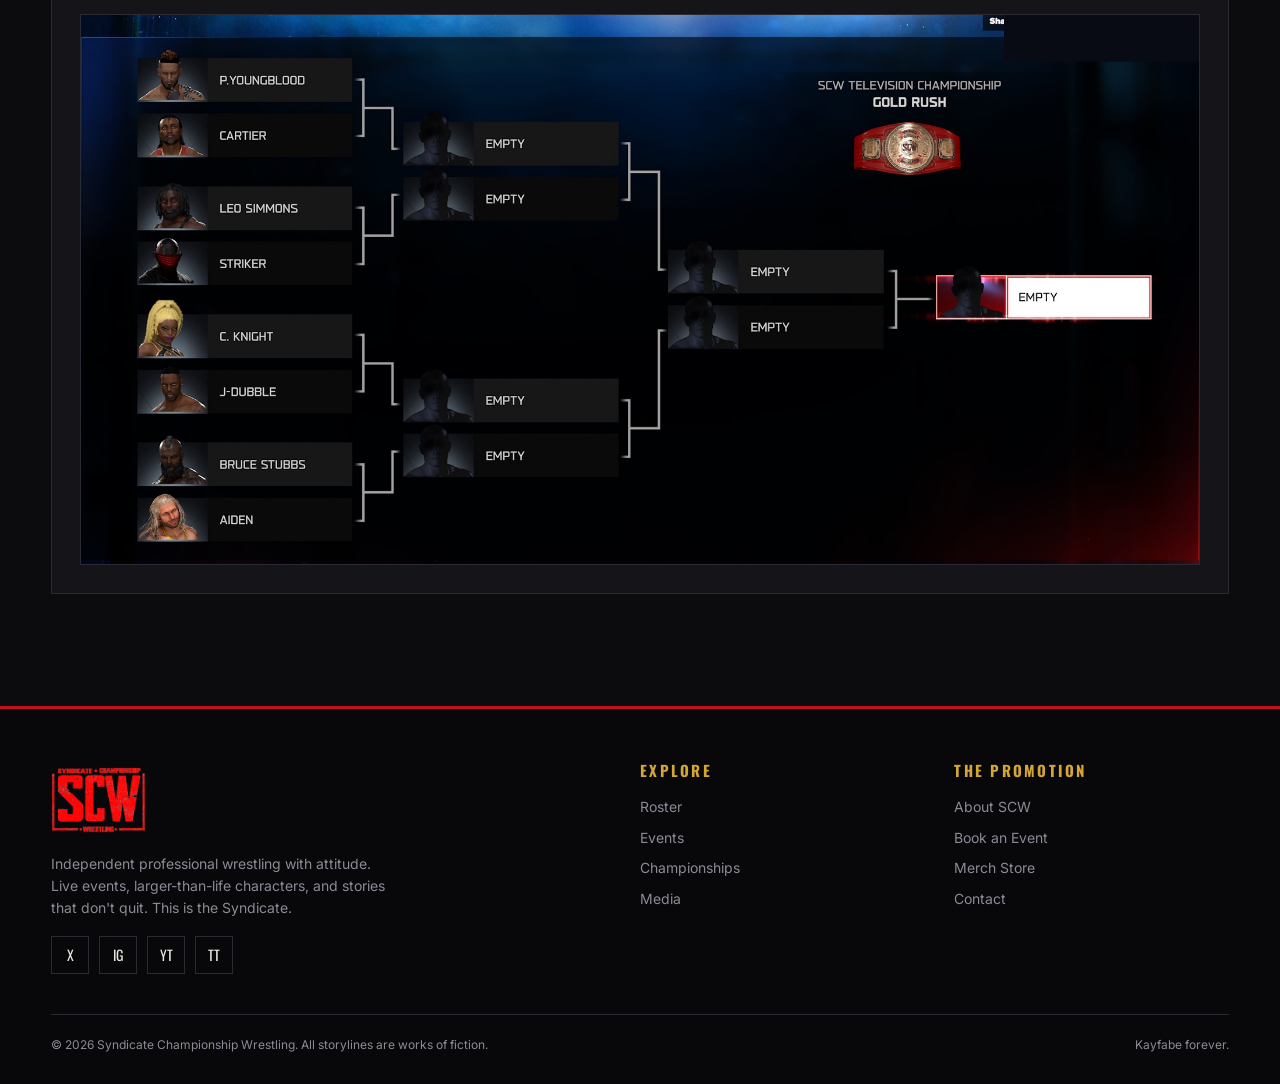
==== commit 1260c95e: "Add TV Title Gold Rush bracket to championships and Past Shows 10/3 Co-Authored-By: Claude Opus 4.8 " ====
--- a/championships.html
+++ b/championships.html
@@ -102,6 +102,21 @@
     </div>
   </section>
 
+  <!-- ===== TV Title Gold Rush tournament ===== -->
+  <section class="section" style="padding-top:0;">
+    <div class="wrap">
+      <div class="section-head reveal">
+        <div class="eyebrow">ROAD TO THE GOLD</div>
+        <h2>TV Title &mdash; Gold Rush Tournament</h2>
+        <div class="line"></div>
+      </div>
+      <div class="panel reveal" style="border-top:4px solid var(--blood);text-align:center;">
+        <p style="color:var(--smoke);margin-bottom:18px;">Eight competitors. One bracket. A new SCW Television Champion will be crowned.</p>
+        <img src="media/matches/showdown-2026-10-03/tv-title-gold-rush-bracket.png" alt="SCW Television Championship Gold Rush tournament bracket" data-lightbox="image" data-src="media/matches/showdown-2026-10-03/tv-title-gold-rush-bracket.png" data-group="gold-rush" data-caption="Gold Rush Tournament — SCW Television Championship" style="width:100%;display:block;border:1px solid var(--border);" />
+      </div>
+    </div>
+  </section>
+
   <footer class="footer">
     <div class="wrap">
       <div class="cols">
